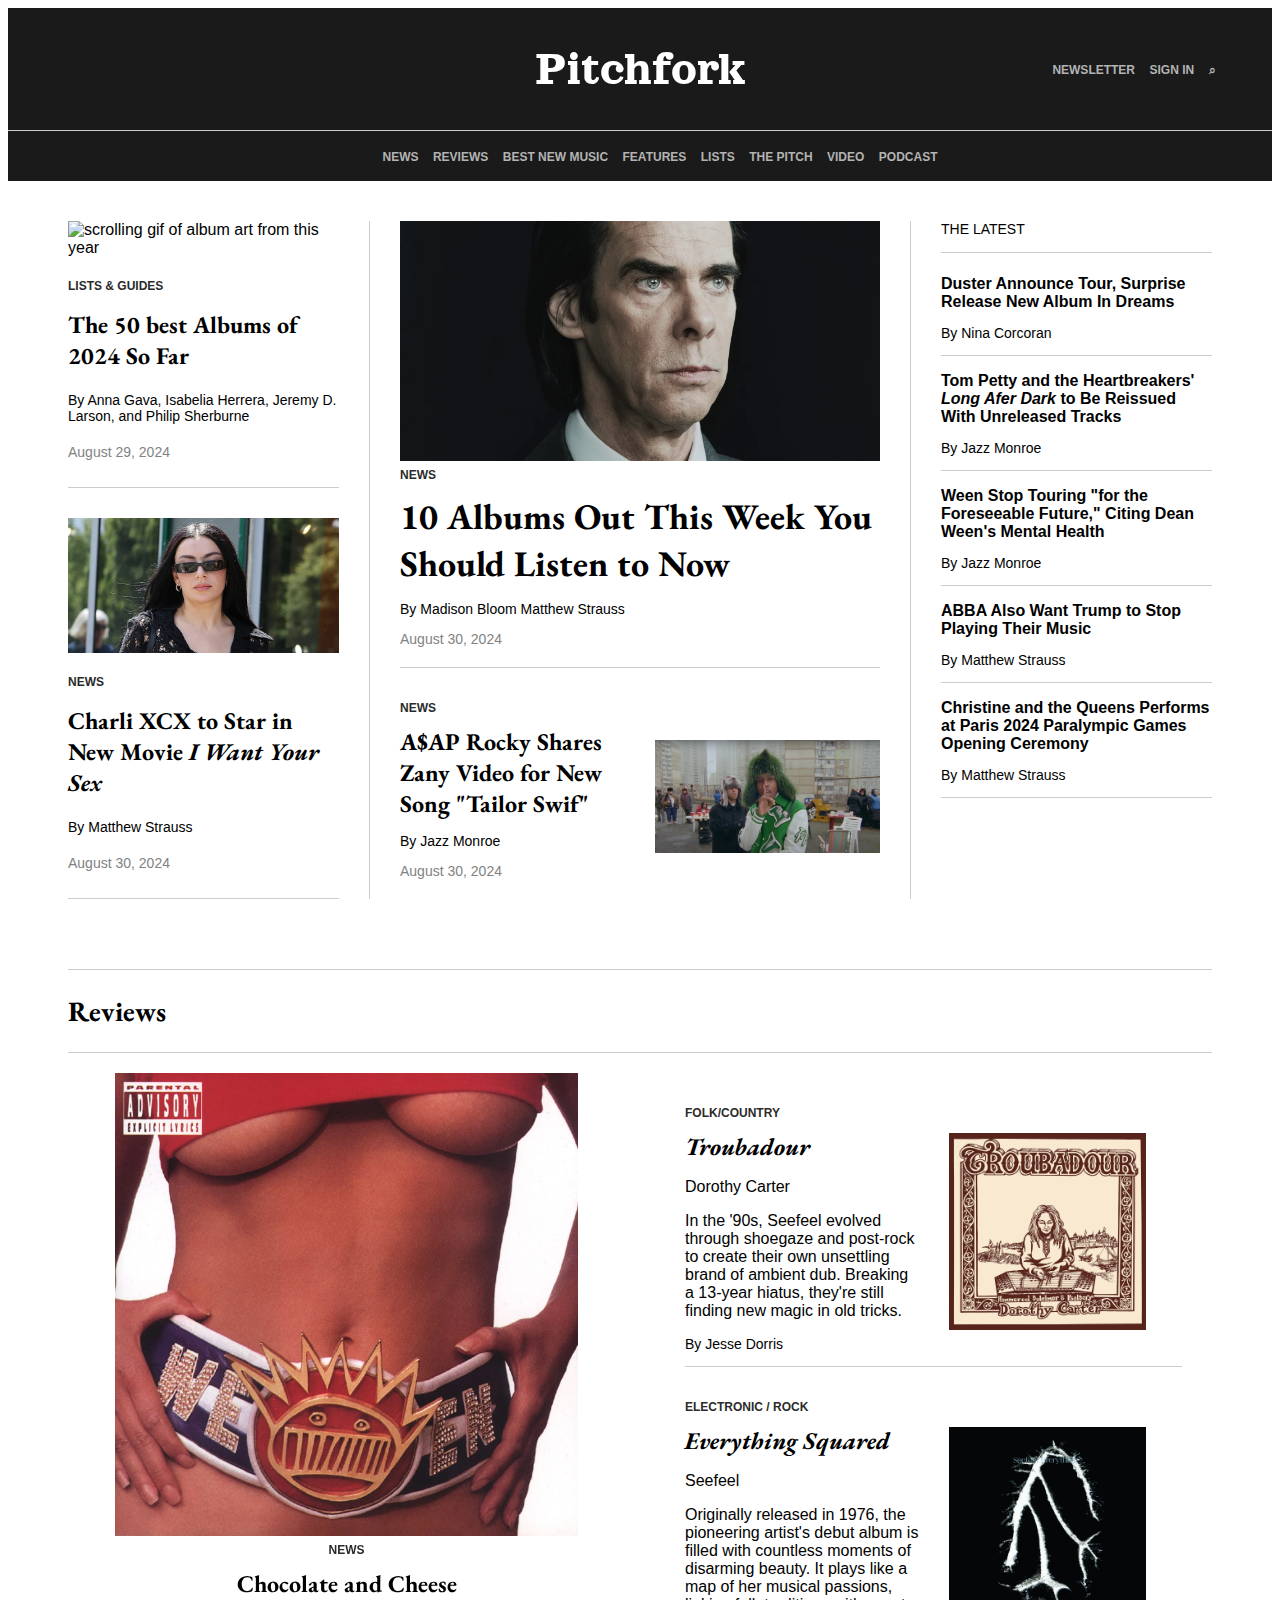
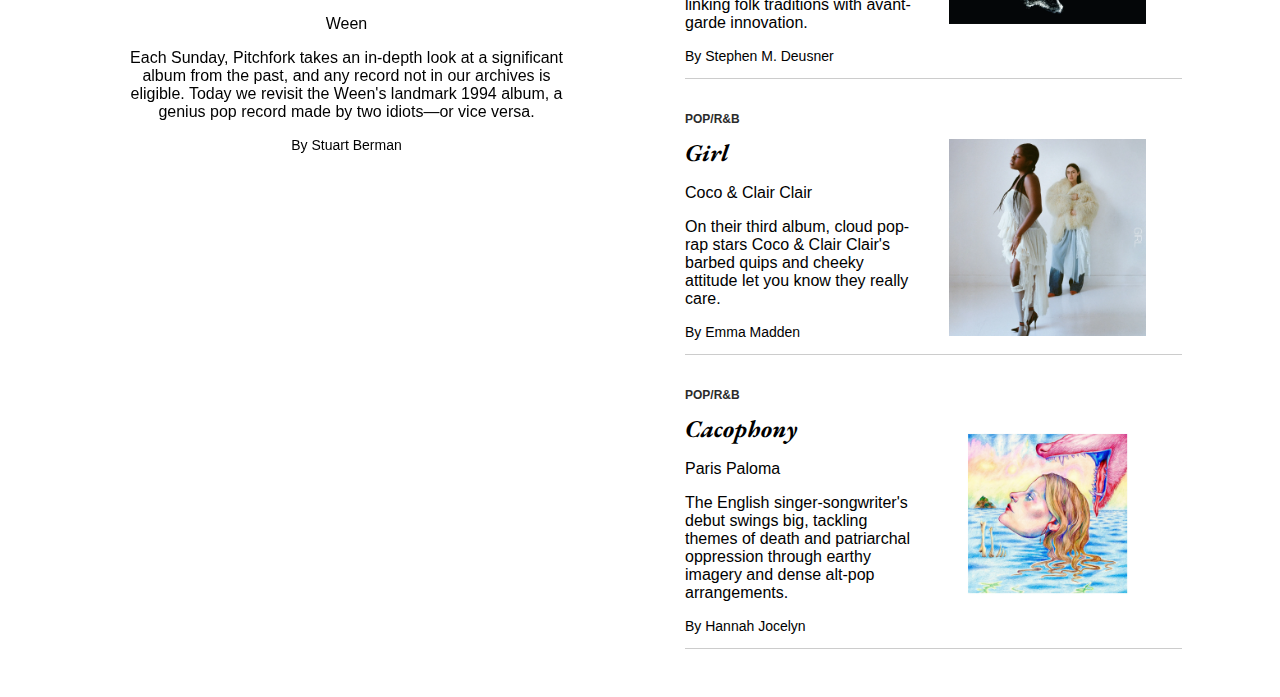
==== index.html @ 731f426c "first commit" ====
<!DOCTYPE html>
<html lang="en">
  <head>
    <meta charset="UTF-8" />
    <meta name="viewport" content="width=device-width, initial-scale=1.0" />
    <title>Pitchfork | The Most Trusted Voice in Music. | Pitchfork</title>
    <link rel="icon" type="image/x-icon" href="/assets/favicon.png">
    <link rel="stylesheet" href="styles.css">
    <!-- Google fonts -->
      <link rel="preconnect" href="https://fonts.googleapis.com">
      <link rel="preconnect" href="https://fonts.gstatic.com" crossorigin>
      <link href="https://fonts.googleapis.com/css2?family=Orelega+One&display=swap" rel="stylesheet">

      <link rel="preconnect" href="https://fonts.googleapis.com">
      <link rel="preconnect" href="https://fonts.gstatic.com" crossorigin>
      <link href="https://fonts.googleapis.com/css2?family=EB+Garamond:ital,wght@0,400..800;1,400..800&family=Orelega+One&display=swap" rel="stylesheet">


  </head>
  <body>
    <header>
      <div class="mainheader">
        <div class="menu">
        </div>
        <div class="logo"><h1>Pitchfork</h1></div>
        <div class="signin">
          <ul>
          <li><a class="internallink" id="navitem" href="#newsletter">Newsletter</a></li>
          <li><a class="internallink" id="navitem" href="login.html">Sign in</a></li>
          <li><a class="internallink" id="navitem" href="#search">&#8981;</a></li>
          </ul>
        </div>
      </div>
      <nav>
        <ul>
          <li><a class="internallink" id="navitem" href="#news">News</a></li>
          <li><a class="internallink" id="navitem" href="#reviews">Reviews</a></li>
          <li><a class="internallink" id="navitem" href="#bestNewMusic">Best new music</a></li>
          <li><a class="internallink" id="navitem" href="features.html">Features</a></li>
          <li><a class="internallink" id="navitem" href="#lists">Lists</a></li>
          <li><a class="internallink" id="navitem" href="#thePitch">The pitch</a></li>
          <li><a class="internallink" id="navitem" href="#Video">Video</a></li>
          <li><a class="internallink" id="navitem" href="#podcast">Podcast</a></li>
      </ul>
      </nav>
    </header>

    <div class="news">
      <section class="left">
        <div class="newsitem">
          <img src="assets/gif1.gif" alt="scrolling gif of album art from this year">
            <span class="internallink">Lists & Guides</span>
            <h3>The 50 best Albums of 2024 So Far</h3>
            <p class="byname">By Anna Gava, Isabelia Herrera, Jeremy D. Larson, and Philip Sherburne</p>
            <p class="date">August 29, 2024</p>
        </div>
        <div class="newsitem">
          <img src="assets/charlixcx.jpg" alt="Charli XCX wearing sunglasses">
            <span class="internallink">News</span>
            <h3>Charli XCX to Star in New Movie <em>I Want Your Sex</em></h3>
            <p class="byname">By Matthew Strauss</p>
            <p class="date">August 30, 2024</p>
        </div>

      </section>
      <section class="center">
        <article>
          <img src="assets/nickcave.jpg" alt="Nick Cave in a somber portrait">
                <span class="internallink">News</span>
                <h3 id="article">10 Albums Out This Week You Should Listen to Now</h3>
                <p class="byname">By Madison Bloom Matthew Strauss</p>
                <p class="date">August 30, 2024</p>
        </article>
        <div class="newsitem" id="rocky">
            <div class="rocky">
              <span class="internallink">News</span>
              <h3>A$AP Rocky Shares Zany Video for New Song "Tailor Swif"</h3>
              <p class="byname">By Jazz Monroe</p>
              <p class="date">August 30, 2024</p>
            </div>
              <div class="rockyimg">
                <img src="assets/asaprocky.jpg" alt="A$AP Rocky on set">
              </div>
        </div>
        
      </section>
      <section class="right">
        <h2 class="sectionhead">The latest</h2>
        <div class="newsitem">
          <h3 class="itemheadline">Duster Announce Tour, Surprise Release New Album In Dreams</h3>
                <p class="byname">By Nina Corcoran</p>
        </div>
        <div class="newsitem">
          <p class="itemheadline">Tom Petty and the Heartbreakers' <em>Long Afer Dark</em> to Be Reissued With Unreleased Tracks</p>
                <p class="byname">By Jazz Monroe</p>
        </div>
        <div class="newsitem">
          <p class="itemheadline">Ween Stop Touring "for the Foreseeable Future," Citing Dean Ween's Mental Health</p>
                <p class="byname">By Jazz Monroe</p>
        </div>
        <div class="newsitem">
          <p class="itemheadline">ABBA Also Want Trump to Stop Playing Their Music</p>
                <p class="byname">By Matthew Strauss</p>
        </div>
        <div class="newsitem">
          <p class="itemheadline">Christine and the Queens Performs at Paris 2024 Paralympic Games Opening Ceremony</p>
                <p class="byname">By Matthew Strauss</p>
        </div>
      </section>
    </div>

    <div class="divider">
      <h2 id="divider">Reviews</h2>
    </div>

    <div class="reviews">
      <div class="mainreview">
        <img id="bigreview" src="assets/ween.jpg" alt="Chocolate and cheese album cover">
          <span class="internallink">News</span>
          <h3>Chocolate and Cheese</h3>
          <p class="artist">Ween</p>
          <p>Each Sunday, Pitchfork takes an in-depth look at a significant album from the past, 
          and any record not in our archives is eligible. Today we revisit the Ween's landmark 1994 album, 
          a genius pop record made by two idiots—or vice versa.</p>
          <p class="byname">By Stuart Berman</p>
      </div>
      <div class="subreviews">
        <div class="reviewitem">
          <div>
            <span class="internallink">Folk/Country</span>
            <h3 class="albumname">Troubadour</h3>
            <p class="artist">Dorothy Carter</p>
            <p>In the '90s, Seefeel evolved through shoegaze and post-rock to create their own unsettling brand of ambient dub. 
                Breaking a 13-year hiatus, they're still finding new magic in old tricks.</p>
            <p class="byname">By Jesse Dorris</p>
          </div>
          <div class="album">
                <img src="assets/troubadour.jpg" alt="Troubadour album cover">
          </div>
        </div>
        <div class="reviewitem">
          <div>
            <span class="internallink">Electronic / Rock</span>
            <h3 class="albumname">Everything Squared</h3>
            <p class="artist">Seefeel</p>
            <p>Originally released in 1976, the pioneering artist's debut album is filled with 
            countless moments of disarming beauty. It plays like a map of her musical passions, 
            linking folk traditions with avant-garde innovation.</p>
            <p class="byname">By Stephen M. Deusner</p>
        </div>
            <div class="album">
                <img src="assets/seefeel.jpg" alt="Seefeel album cover">
            </div>
        </div>
        <div class="reviewitem">
          <div>
            <span class="internallink">Pop/R&B</span>
            <h3 class="albumname">Girl</h3>
            <p class="artist">Coco & Clair Clair</p>
            <p>On their third album, cloud pop-rap stars Coco & Clair Clair's barbed quips and cheeky attitude 
                let you know they really care.</p>
            <p class="byname">By Emma Madden</p>
        </div>
            <div class="album">
                <img src="assets/clairgirl.jpg" alt="Girl album cover">
            </div>
        </div>
        <div class="reviewitem">
          <div>
            <span class="internallink">Pop/R&B</span>
            <h3 class="albumname">Cacophony</h3>
            <p class="artist">Paris Paloma</p>
            <p>The English singer-songwriter's debut swings big, tackling themes of death 
                and patriarchal oppression through earthy imagery and dense alt-pop arrangements.</p>
            <p class="byname">By Hannah Jocelyn</p>
        </div>
            <div class="album">
                <img src="assets/cacophony.jpg" alt="Cacophony album cover">
            </div>
        </div>
      </div>
    </div>
  </body>
</html>
---- styles.css ----
:root {
  --date: rgb(130, 130, 130);
  --internallink: #2b2b2b;
  --headline: #000000;
  --border: #cccccc;
  --navobject: #b3b3b3;
  --headerfooter: #1a1a1a;
  
  
}

body {
  background-color: #ffffff;
  font-family: Arial, Helvetica, sans-serif;
  
}

header {
  width: 100%;
  background-color: var(--headerfooter);
  
}

.mainheader {
  display: grid;
  grid-template-columns: 1fr 2fr 1fr;
  justify-items: center;
  align-items: center;
  background-color: var(--headerfooter);

}

nav {
  display: grid;
  grid-template-columns: auto;
  justify-items: center;
  background-color: var(--headerfooter);
  color: var(--navobject);
  border-top: var(--border) solid 1px;
}

.news {
  display: grid;
  grid-template-columns: 1fr 2fr 1fr;
  gap: 30px;
  margin: 40px 60px 0px 60px;
  padding: 0px 0px 10px 0px;
  max-width: 1440px;
}

.left {
  display: grid;
  grid-template-columns: auto;
  gap: 30px;
}

.center {
  border: var(--border) solid;
  border-width: 0 1px 0 1px;
  padding: 0 30px 0 30px;
}

article {
  border-bottom: var(--border) solid 1px;
}

.newsitem {
  border-bottom: var(--border) solid 1px;
}

.center .newsitem {
  border-bottom: none;
}

.newsitem#rocky {
  display: grid;
  grid-template-columns: 1fr 1fr;
  gap: 30px;
  padding-top: 30px;
  align-items: center;
}

.right .sectionhead {
  font-family: Arial, Helvetica, sans-serif;
  font-size: 14px;
  font-weight: 400;
  text-transform: uppercase;
  border-bottom: var(--border) solid 1px;
  padding-bottom: 15px;
  margin-top: 0px;
}

.right:last-child {
  border-bottom: none;
}
.newsitem {
  display: grid;
  
}

.itemheadline {
  font-family: Arial, Helvetica, sans-serif;
  font-size: 16px;
  font-weight: 600;
  margin-bottom: 0px;
  padding: 0px;
}

.divider {
  margin: 60px 60px 20px 60px;
  border-top: var(--border) solid 1px;
  border-bottom: var(--border) solid 1px;
  padding-top: 0px;
  padding-bottom: 0px;
}

.reviews {
  display: grid;
  grid-template-columns: 1fr 1fr;
  gap: 30px;
  margin-left: 60px;
  margin-right: 60px;
  padding: 0px 0px 10px 0px;
  
}

.mainreview {
  top: 0;
  height: 50%;
  position: sticky;
  align-self: start;
  justify-self: center;
  justify-items: center;
  width: 463px;
  text-align: center;
}

.reviewitem {
  display: grid;
  grid-template-columns: 1fr 1fr;
  gap: 30px;
  margin: 30px;
  border-bottom: var(--border) solid 1px;
  justify-content: space-between;
}

a {
  text-decoration: none;
  list-style-type: none;
}

li {
    display: inline;
    margin: 0px 5px 0px 5px;
  }

.internallink {
  color: var(--internallink);
  text-transform: uppercase;
  font-size: 12px;
  font-weight: 600;
  margin-top: 15px;
}

#navitem {
  color: var(--navobject);
}

img {
  object-fit: contain;
  max-width: 100%;
}

.album {
  padding-top: 30px;
  height: 197px;
  width: 197px;
}

h1 {
  font-family: "Orelega One", serif;
  font-weight: 400;
  font-size: 50px;
  color: #ffffff;
}

h2 {
  font-family: "EB Garamond", serif;
  font-size: 28px;
  font-weight: 700;
}

h3 {
  font-family: "EB Garamond", serif;
  font-size: 24px;
  font-weight: 700;
  margin: 10px 0px 0px 0px;
}

h3#article {
  font-size: 36px;
}

.byname {
  font-family: Arial, Helvetica, sans-serif;
  font-size: 14px;
  font-weight: 400;
  
}

.date {
  font-size: 14px;
  color: var(--date);
  font-weight: 400;
  margin: 0px 0px 20px 0px;
}

.albumname {
  font-style: italic;
}



/* Login */

.logincontainer {
  display: grid;
  grid-template-columns: 3fr 4fr;
}

.formcontainer {
  display: grid;
  align-self: start;
  
}


input {
  width: 450px;
  height: 50px;
  margin-top: 20px;
}

.form {
  display: grid;
  justify-self: start;
  align-self: start;
  padding-left: 80px;
  font-family: Arial, Helvetica, sans-serif;
  font-size: 12px;
  font-weight: 600;
}

button {
  margin-bottom: 20px;
}

.loginbutton{
  display: grid;
  grid-template-columns: 50px 1fr 50px;
  line-height: 45px;
  border:#000000 solid 2.5px ;
  background-color: white;
  font-family: Arial, Helvetica, sans-serif;
  text-transform: uppercase;
  font-weight: 600;
  width: 460px;
  height: 50px;
  letter-spacing: 1px;
}

.logindivider {
  display: grid;
  grid-template-columns: 200px 60px 200px;
  justify-items: center;
  align-items: center;
  margin: 0px;
}


.loginbutton:hover{
  background-color: red;
}

#emailbutton {
  background-color: black;
  color: white;
  text-align: center;
  font-family: Arial, Helvetica, sans-serif;
  text-transform: uppercase;
  letter-spacing: 1px;
  font-weight: 600;
}

#loginheader {
  margin-left: 80px;
}

img#accountlogo {
  height: 32px;
  width: auto;
  margin-top: 5px;
}

#form {
  color: #000000;
  font-family: Arial, Helvetica, sans-serif;
  font-size: 38px;
  font-weight: 700;
  margin-left: 80px;
}

#demo {
  width: 100%;
  background-color: rgb(173, 175, 175);
  margin-top: 30px;
}

.btn-btn-info {
  background: none;
	color: inherit;
	border: none;
	padding: 0;
	font: inherit;
	cursor: pointer;
	outline: inherit;
}

/* Features */

.featureheader {
  display: flex;
  flex-direction: column;
  background-color: #f7f7f7;
  width: 100%;
  height: 230px;
  margin-top: 15px;
  align-items: center;
  justify-content: center;
  margin-bottom: 50px;
}

.featurebuttons {
  display: flex;
  justify-content: center;
  
}

#featurelogo
{
  align-items: center;
  justify-content: center;
  font-size: 50px;
  font-weight: 700;
  margin-top: 0px;
  margin-bottom: 20px;
}

#featurebutton {
  background-color: #dedede;
  text-align: center;
  text-transform: uppercase;
  font-size: 12px;
  font-weight: 600;
  padding: 10px 20px 10px 20px;
  margin: 0px 5px 50px 5px;
  border-radius: 20px;
  border: none;
}
#featurebutton:hover {
  border: #000000 solid 2px;
  color: #000000;
}

#featurebutton:active {
  background-color: #000000;
  color: #b3b3b3;
}

.featurearticles {
  display: grid;
  grid-template-columns: 2fr 1fr;
  gap: 30px;
  margin: 40px 60px 0px 60px;
  padding: 0px 0px 10px 0px;
  max-width: 1440px;
  
}

.featureright {
  border-left: var(--border) solid 1px;
  padding-left: 30px;
  border-bottom: none;
}

#featureheader {
  height: 100px;
}
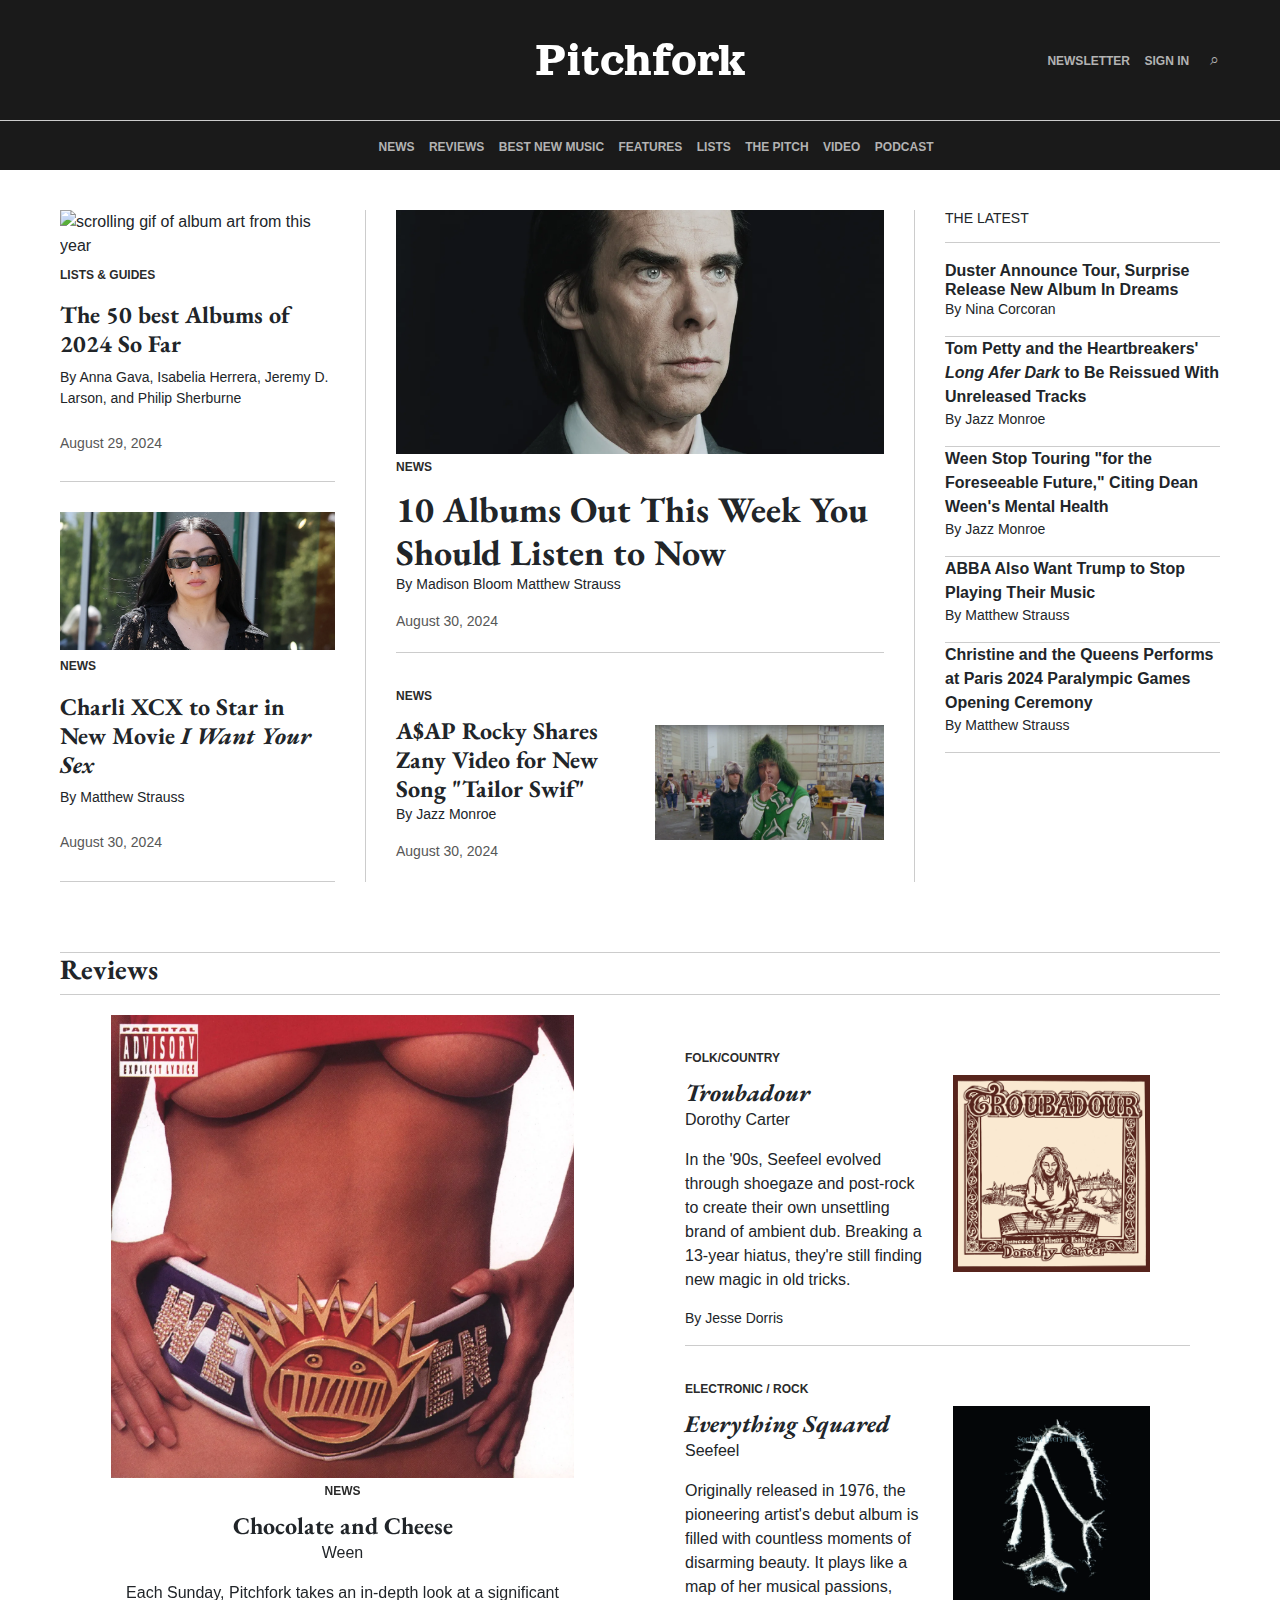
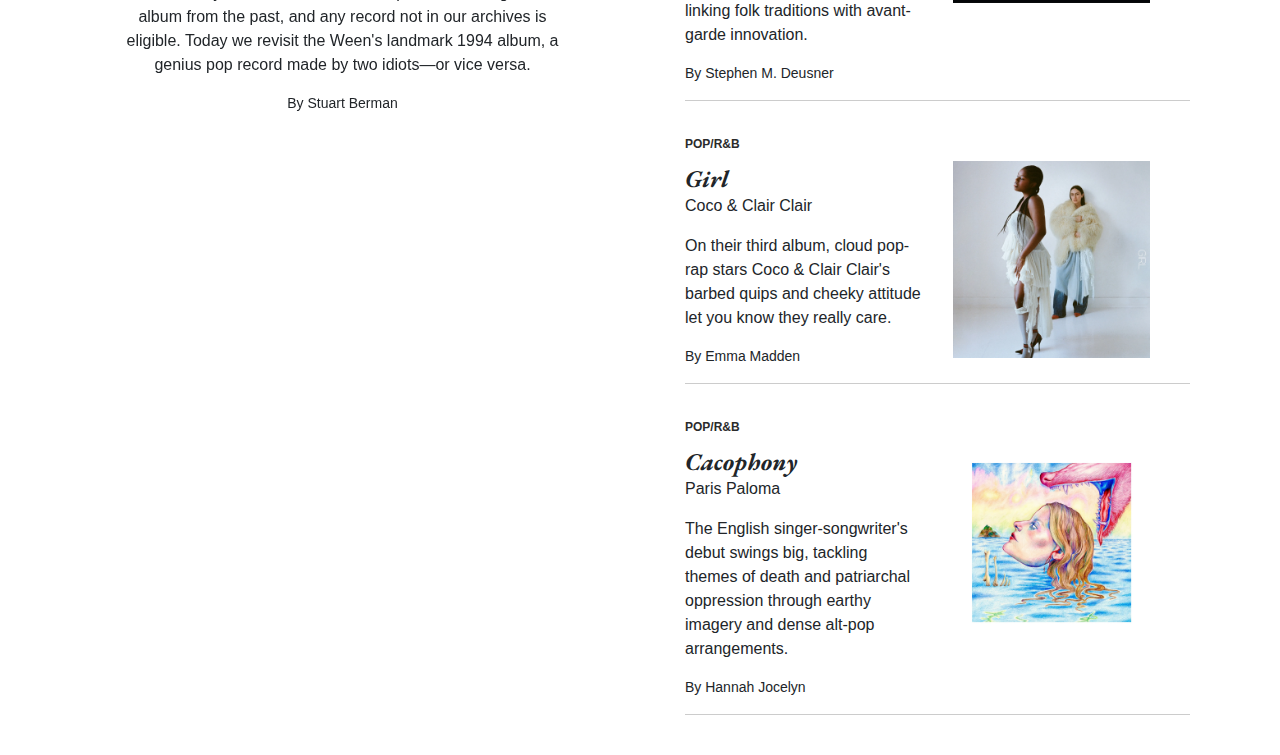
==== commit 814cade7: "La till search bar på förstoringsglaset i headern" ====
--- a/index.html
+++ b/index.html
@@ -4,107 +4,154 @@
     <meta charset="UTF-8" />
     <meta name="viewport" content="width=device-width, initial-scale=1.0" />
     <title>Pitchfork | The Most Trusted Voice in Music. | Pitchfork</title>
-    <link rel="icon" type="image/x-icon" href="/assets/favicon.png">
-    <link rel="stylesheet" href="styles.css">
+    <link rel="icon" type="image/x-icon" href="/assets/favicon.png" />
+    <link href="https://cdn.jsdelivr.net/npm/bootstrap@5.3.3/dist/css/bootstrap.min.css" rel="stylesheet" integrity="sha384-QWTKZyjpPEjISv5WaRU9OFeRpok6YctnYmDr5pNlyT2bRjXh0JMhjY6hW+ALEwIH" crossorigin="anonymous">
+    <link rel="stylesheet" href="styles.css" />
     <!-- Google fonts -->
-      <link rel="preconnect" href="https://fonts.googleapis.com">
-      <link rel="preconnect" href="https://fonts.gstatic.com" crossorigin>
-      <link href="https://fonts.googleapis.com/css2?family=Orelega+One&display=swap" rel="stylesheet">
-
-      <link rel="preconnect" href="https://fonts.googleapis.com">
-      <link rel="preconnect" href="https://fonts.gstatic.com" crossorigin>
-      <link href="https://fonts.googleapis.com/css2?family=EB+Garamond:ital,wght@0,400..800;1,400..800&family=Orelega+One&display=swap" rel="stylesheet">
-
-
+    <link rel="preconnect" href="https://fonts.googleapis.com" />
+    <link rel="preconnect" href="https://fonts.gstatic.com" crossorigin />
+    <link
+      href="https://fonts.googleapis.com/css2?family=Orelega+One&display=swap"
+      rel="stylesheet"
+    />
+
+    <link rel="preconnect" href="https://fonts.googleapis.com" />
+    <link rel="preconnect" href="https://fonts.gstatic.com" crossorigin />
+    <link
+      href="https://fonts.googleapis.com/css2?family=EB+Garamond:ital,wght@0,400..800;1,400..800&family=Orelega+One&display=swap"
+      rel="stylesheet"
+    />
   </head>
   <body>
     <header>
       <div class="mainheader">
-        <div class="menu">
-        </div>
+        <div class="menu"></div>
         <div class="logo"><h1>Pitchfork</h1></div>
         <div class="signin">
           <ul>
-          <li><a class="internallink" id="navitem" href="#newsletter">Newsletter</a></li>
-          <li><a class="internallink" id="navitem" href="login.html">Sign in</a></li>
-          <li><a class="internallink" id="navitem" href="#search">&#8981;</a></li>
+            <li>
+              <a class="internallinknav" href="#newsletter">Newsletter</a></li>
+            <li><a class="internallinknav" href="login.html">Sign in</a></li>
+            <li>
+                <button class="btn-search" type="button" data-bs-toggle="offcanvas" data-bs-target="#offcanvasTop" aria-controls="offcanvasTop">&#8981</button>
+                <div class="offcanvas offcanvas-top" tabindex="-1" id="offcanvasTop" aria-labelledby="offcanvasTopLabel">
+                  <div class="searchbar">
+                    <form class="d-flex" role="search">
+                      <input class="form-control me-2" type="search" placeholder="&#8981 Search" aria-label="Search">
+                    </form>
+                    <div class="offcanvas-body">
+                    </div>
+                  </div>
+                </div>
+            </li>
           </ul>
         </div>
       </div>
       <nav>
         <ul>
-          <li><a class="internallink" id="navitem" href="#news">News</a></li>
-          <li><a class="internallink" id="navitem" href="#reviews">Reviews</a></li>
-          <li><a class="internallink" id="navitem" href="#bestNewMusic">Best new music</a></li>
-          <li><a class="internallink" id="navitem" href="features.html">Features</a></li>
-          <li><a class="internallink" id="navitem" href="#lists">Lists</a></li>
-          <li><a class="internallink" id="navitem" href="#thePitch">The pitch</a></li>
-          <li><a class="internallink" id="navitem" href="#Video">Video</a></li>
-          <li><a class="internallink" id="navitem" href="#podcast">Podcast</a></li>
-      </ul>
+          <li><a class="internallinknav" href="#news">News</a></li>
+          <li>
+            <a class="internallinknav" href="#reviews">Reviews</a>
+          </li>
+          <li>
+            <a class="internallinknav" href="#bestNewMusic"
+              >Best new music</a
+            >
+          </li>
+          <li>
+            <a class="internallinknav" href="features.html"
+              >Features</a
+            >
+          </li>
+          <li><a class="internallinknav" href="#lists">Lists</a></li>
+          <li>
+            <a class="internallinknav" href="#thePitch">The pitch</a>
+          </li>
+          <li><a class="internallinknav" href="#Video">Video</a></li>
+          <li>
+            <a class="internallinknav"  href="#podcast">Podcast</a>
+          </li>
+        </ul>
       </nav>
     </header>
 
     <div class="news">
       <section class="left">
         <div class="newsitem">
-          <img src="assets/gif1.gif" alt="scrolling gif of album art from this year">
-            <span class="internallink">Lists & Guides</span>
-            <h3>The 50 best Albums of 2024 So Far</h3>
-            <p class="byname">By Anna Gava, Isabelia Herrera, Jeremy D. Larson, and Philip Sherburne</p>
-            <p class="date">August 29, 2024</p>
-        </div>
-        <div class="newsitem">
-          <img src="assets/charlixcx.jpg" alt="Charli XCX wearing sunglasses">
-            <span class="internallink">News</span>
-            <h3>Charli XCX to Star in New Movie <em>I Want Your Sex</em></h3>
-            <p class="byname">By Matthew Strauss</p>
-            <p class="date">August 30, 2024</p>
-        </div>
-
+          <img
+            src="assets/gif1.gif"
+            alt="scrolling gif of album art from this year"
+          />
+          <span class="internallink" tabindex="0">Lists & Guides</span>
+          <h3 tabindex="0">The 50 best Albums of 2024 So Far</h3>
+          <p class="byname" tabindex="0">
+            By Anna Gava, Isabelia Herrera, Jeremy D. Larson, and Philip
+            Sherburne
+          </p>
+          <p class="date">August 29, 2024</p>
+        </div>
+        <div class="newsitem">
+          <img src="assets/charlixcx.jpg" alt="Charli XCX wearing sunglasses" />
+          <span class="internallink">News</span>
+          <h3>Charli XCX to Star in New Movie <em>I Want Your Sex</em></h3>
+          <p class="byname">By Matthew Strauss</p>
+          <p class="date">August 30, 2024</p>
+        </div>
       </section>
       <section class="center">
         <article>
-          <img src="assets/nickcave.jpg" alt="Nick Cave in a somber portrait">
-                <span class="internallink">News</span>
-                <h3 id="article">10 Albums Out This Week You Should Listen to Now</h3>
-                <p class="byname">By Madison Bloom Matthew Strauss</p>
-                <p class="date">August 30, 2024</p>
+          <img src="assets/nickcave.jpg" alt="Nick Cave in a somber portrait" />
+          <span class="internallink">News</span>
+          <h3 id="article" tabindex="0">10 Albums Out This Week You Should Listen to Now</h3>
+          <p class="byname">By Madison Bloom Matthew Strauss</p>
+          <p class="date">August 30, 2024</p>
         </article>
         <div class="newsitem" id="rocky">
-            <div class="rocky">
-              <span class="internallink">News</span>
-              <h3>A$AP Rocky Shares Zany Video for New Song "Tailor Swif"</h3>
-              <p class="byname">By Jazz Monroe</p>
-              <p class="date">August 30, 2024</p>
-            </div>
-              <div class="rockyimg">
-                <img src="assets/asaprocky.jpg" alt="A$AP Rocky on set">
-              </div>
-        </div>
-        
+          <div class="rocky">
+            <span class="internallink">News</span>
+            <h3>A$AP Rocky Shares Zany Video for New Song "Tailor Swif"</h3>
+            <p class="byname">By Jazz Monroe</p>
+            <p class="date">August 30, 2024</p>
+          </div>
+          <div class="rockyimg">
+            <img src="assets/asaprocky.jpg" alt="A$AP Rocky on set" />
+          </div>
+        </div>
       </section>
       <section class="right">
         <h2 class="sectionhead">The latest</h2>
         <div class="newsitem">
-          <h3 class="itemheadline">Duster Announce Tour, Surprise Release New Album In Dreams</h3>
-                <p class="byname">By Nina Corcoran</p>
-        </div>
-        <div class="newsitem">
-          <p class="itemheadline">Tom Petty and the Heartbreakers' <em>Long Afer Dark</em> to Be Reissued With Unreleased Tracks</p>
-                <p class="byname">By Jazz Monroe</p>
-        </div>
-        <div class="newsitem">
-          <p class="itemheadline">Ween Stop Touring "for the Foreseeable Future," Citing Dean Ween's Mental Health</p>
-                <p class="byname">By Jazz Monroe</p>
-        </div>
-        <div class="newsitem">
-          <p class="itemheadline">ABBA Also Want Trump to Stop Playing Their Music</p>
-                <p class="byname">By Matthew Strauss</p>
-        </div>
-        <div class="newsitem">
-          <p class="itemheadline">Christine and the Queens Performs at Paris 2024 Paralympic Games Opening Ceremony</p>
-                <p class="byname">By Matthew Strauss</p>
+          <h3 class="itemheadline">
+            Duster Announce Tour, Surprise Release New Album In Dreams
+          </h3>
+          <p class="byname">By Nina Corcoran</p>
+        </div>
+        <div class="newsitem">
+          <p class="itemheadline">
+            Tom Petty and the Heartbreakers' <em>Long Afer Dark</em> to Be
+            Reissued With Unreleased Tracks
+          </p>
+          <p class="byname">By Jazz Monroe</p>
+        </div>
+        <div class="newsitem">
+          <p class="itemheadline">
+            Ween Stop Touring "for the Foreseeable Future," Citing Dean Ween's
+            Mental Health
+          </p>
+          <p class="byname">By Jazz Monroe</p>
+        </div>
+        <div class="newsitem">
+          <p class="itemheadline">
+            ABBA Also Want Trump to Stop Playing Their Music
+          </p>
+          <p class="byname">By Matthew Strauss</p>
+        </div>
+        <div class="newsitem">
+          <p class="itemheadline">
+            Christine and the Queens Performs at Paris 2024 Paralympic Games
+            Opening Ceremony
+          </p>
+          <p class="byname">By Matthew Strauss</p>
         </div>
       </section>
     </div>
@@ -115,14 +162,22 @@
 
     <div class="reviews">
       <div class="mainreview">
-        <img id="bigreview" src="assets/ween.jpg" alt="Chocolate and cheese album cover">
-          <span class="internallink">News</span>
-          <h3>Chocolate and Cheese</h3>
-          <p class="artist">Ween</p>
-          <p>Each Sunday, Pitchfork takes an in-depth look at a significant album from the past, 
-          and any record not in our archives is eligible. Today we revisit the Ween's landmark 1994 album, 
-          a genius pop record made by two idiots—or vice versa.</p>
-          <p class="byname">By Stuart Berman</p>
+        <img
+          id="bigreview"
+          src="assets/ween.jpg"
+          alt="Chocolate and cheese album cover"
+          loading="lazy"
+        />
+        <span class="internallink">News</span>
+        <h3>Chocolate and Cheese</h3>
+        <p class="artist">Ween</p>
+        <p>
+          Each Sunday, Pitchfork takes an in-depth look at a significant album
+          from the past, and any record not in our archives is eligible. Today
+          we revisit the Ween's landmark 1994 album, a genius pop record made by
+          two idiots—or vice versa.
+        </p>
+        <p class="byname">By Stuart Berman</p>
       </div>
       <div class="subreviews">
         <div class="reviewitem">
@@ -130,12 +185,15 @@
             <span class="internallink">Folk/Country</span>
             <h3 class="albumname">Troubadour</h3>
             <p class="artist">Dorothy Carter</p>
-            <p>In the '90s, Seefeel evolved through shoegaze and post-rock to create their own unsettling brand of ambient dub. 
-                Breaking a 13-year hiatus, they're still finding new magic in old tricks.</p>
+            <p>
+              In the '90s, Seefeel evolved through shoegaze and post-rock to
+              create their own unsettling brand of ambient dub. Breaking a
+              13-year hiatus, they're still finding new magic in old tricks.
+            </p>
             <p class="byname">By Jesse Dorris</p>
           </div>
           <div class="album">
-                <img src="assets/troubadour.jpg" alt="Troubadour album cover">
+            <img loading="lazy" src="assets/troubadour.jpg" alt="Troubadour album cover" />
           </div>
         </div>
         <div class="reviewitem">
@@ -143,42 +201,51 @@
             <span class="internallink">Electronic / Rock</span>
             <h3 class="albumname">Everything Squared</h3>
             <p class="artist">Seefeel</p>
-            <p>Originally released in 1976, the pioneering artist's debut album is filled with 
-            countless moments of disarming beauty. It plays like a map of her musical passions, 
-            linking folk traditions with avant-garde innovation.</p>
+            <p>
+              Originally released in 1976, the pioneering artist's debut album
+              is filled with countless moments of disarming beauty. It plays
+              like a map of her musical passions, linking folk traditions with
+              avant-garde innovation.
+            </p>
             <p class="byname">By Stephen M. Deusner</p>
-        </div>
-            <div class="album">
-                <img src="assets/seefeel.jpg" alt="Seefeel album cover">
-            </div>
+          </div>
+          <div class="album">
+            <img loading="lazy" src="assets/seefeel.jpg" alt="Seefeel album cover" />
+          </div>
         </div>
         <div class="reviewitem">
           <div>
             <span class="internallink">Pop/R&B</span>
             <h3 class="albumname">Girl</h3>
             <p class="artist">Coco & Clair Clair</p>
-            <p>On their third album, cloud pop-rap stars Coco & Clair Clair's barbed quips and cheeky attitude 
-                let you know they really care.</p>
+            <p>
+              On their third album, cloud pop-rap stars Coco & Clair Clair's
+              barbed quips and cheeky attitude let you know they really care.
+            </p>
             <p class="byname">By Emma Madden</p>
-        </div>
-            <div class="album">
-                <img src="assets/clairgirl.jpg" alt="Girl album cover">
-            </div>
+          </div>
+          <div class="album">
+            <img loading="lazy" src="assets/clairgirl.jpg" alt="Girl album cover" />
+          </div>
         </div>
         <div class="reviewitem">
           <div>
             <span class="internallink">Pop/R&B</span>
             <h3 class="albumname">Cacophony</h3>
             <p class="artist">Paris Paloma</p>
-            <p>The English singer-songwriter's debut swings big, tackling themes of death 
-                and patriarchal oppression through earthy imagery and dense alt-pop arrangements.</p>
+            <p>
+              The English singer-songwriter's debut swings big, tackling themes
+              of death and patriarchal oppression through earthy imagery and
+              dense alt-pop arrangements.
+            </p>
             <p class="byname">By Hannah Jocelyn</p>
-        </div>
-            <div class="album">
-                <img src="assets/cacophony.jpg" alt="Cacophony album cover">
-            </div>
+          </div>
+          <div class="album">
+            <img loading="lazy" src="assets/cacophony.jpg" alt="Cacophony album cover" />
+          </div>
         </div>
       </div>
     </div>
+    <script src="https://cdn.jsdelivr.net/npm/bootstrap@5.3.3/dist/js/bootstrap.bundle.min.js" integrity="sha384-YvpcrYf0tY3lHB60NNkmXc5s9fDVZLESaAA55NDzOxhy9GkcIdslK1eN7N6jIeHz" crossorigin="anonymous"></script>
   </body>
 </html>
--- a/styles.css
+++ b/styles.css
@@ -1,5 +1,5 @@
 :root {
-  --date: rgb(130, 130, 130);
+  --date: rgb(87, 87, 87);
   --internallink: #2b2b2b;
   --headline: #000000;
   --border: #cccccc;
@@ -27,16 +27,21 @@
   justify-items: center;
   align-items: center;
   background-color: var(--headerfooter);
-
+}
+
+.signin {
+  margin-top: 20px;
 }
 
 nav {
   display: grid;
   grid-template-columns: auto;
   justify-items: center;
+  align-items: center;
   background-color: var(--headerfooter);
   color: var(--navobject);
   border-top: var(--border) solid 1px;
+  height: 50px;
 }
 
 .news {
@@ -149,9 +154,13 @@
   list-style-type: none;
 }
 
+ul {
+  margin: 0px;
+}
+
 li {
     display: inline;
-    margin: 0px 5px 0px 5px;
+    margin: 5px 5px 0px 5px;
   }
 
 .internallink {
@@ -159,12 +168,15 @@
   text-transform: uppercase;
   font-size: 12px;
   font-weight: 600;
-  margin-top: 15px;
-}
-
-#navitem {
-  color: var(--navobject);
-}
+}
+
+.internallinknav {
+  color: var(--navobject);;
+  text-transform: uppercase;
+  font-size: 12px;
+  font-weight: 600;
+}
+
 
 img {
   object-fit: contain;
@@ -182,6 +194,8 @@
   font-weight: 400;
   font-size: 50px;
   color: #ffffff;
+  margin-top: 30px;
+  margin-bottom: 30px;
 }
 
 h2 {
@@ -255,6 +269,14 @@
   margin-bottom: 20px;
 }
 
+.btn-search {
+  scroll-margin-bottom: 5px;
+  background-color: transparent;
+  border: none;
+  color: var(--navobject);
+  padding: none;
+}
+
 .loginbutton{
   display: grid;
   grid-template-columns: 50px 1fr 50px;
@@ -290,13 +312,14 @@
   text-transform: uppercase;
   letter-spacing: 1px;
   font-weight: 600;
+  width: 100%;
 }
 
 #loginheader {
   margin-left: 80px;
 }
 
-img#accountlogo {
+#accountlogogoogle, #accountlogofacebook, #accountlogoapple {
   height: 32px;
   width: auto;
   margin-top: 5px;
@@ -326,6 +349,10 @@
 	outline: inherit;
 }
 
+hr {
+  width: 190px;
+}
+
 /* Features */
 
 .featureheader {
@@ -340,6 +367,10 @@
   margin-bottom: 50px;
 }
 
+.featurevbody {
+  background-color: #f7f7f7;
+}
+
 .featurebuttons {
   display: flex;
   justify-content: center;
@@ -356,7 +387,7 @@
   margin-bottom: 20px;
 }
 
-#featurebutton {
+.featurebutton {
   background-color: #dedede;
   text-align: center;
   text-transform: uppercase;
@@ -367,12 +398,12 @@
   border-radius: 20px;
   border: none;
 }
-#featurebutton:hover {
+.featurebutton:hover {
   border: #000000 solid 2px;
   color: #000000;
 }
 
-#featurebutton:active {
+.featurebutton:active {
   background-color: #000000;
   color: #b3b3b3;
 }
@@ -384,6 +415,7 @@
   margin: 40px 60px 0px 60px;
   padding: 0px 0px 10px 0px;
   max-width: 1440px;
+  background-color: #ffffff;
   
 }
 
@@ -395,4 +427,30 @@
 
 #featureheader {
   height: 100px;
+}
+
+
+.offcanvas {
+  background-color: #ffffff;
+}
+
+#offcanvasTop {
+  height: 60px;
+  position: absolute;
+  top: 170px;
+  display: flex;
+  align-items: center;
+  justify-content: center;
+}
+
+.form-control {
+  height: 40px;
+  width: 500px;
+  border: #000000 solid 1px;
+  margin-top: 30px;
+  border-radius: 0px;
+}
+
+.btn:hover {
+  background-color: transparent;
 }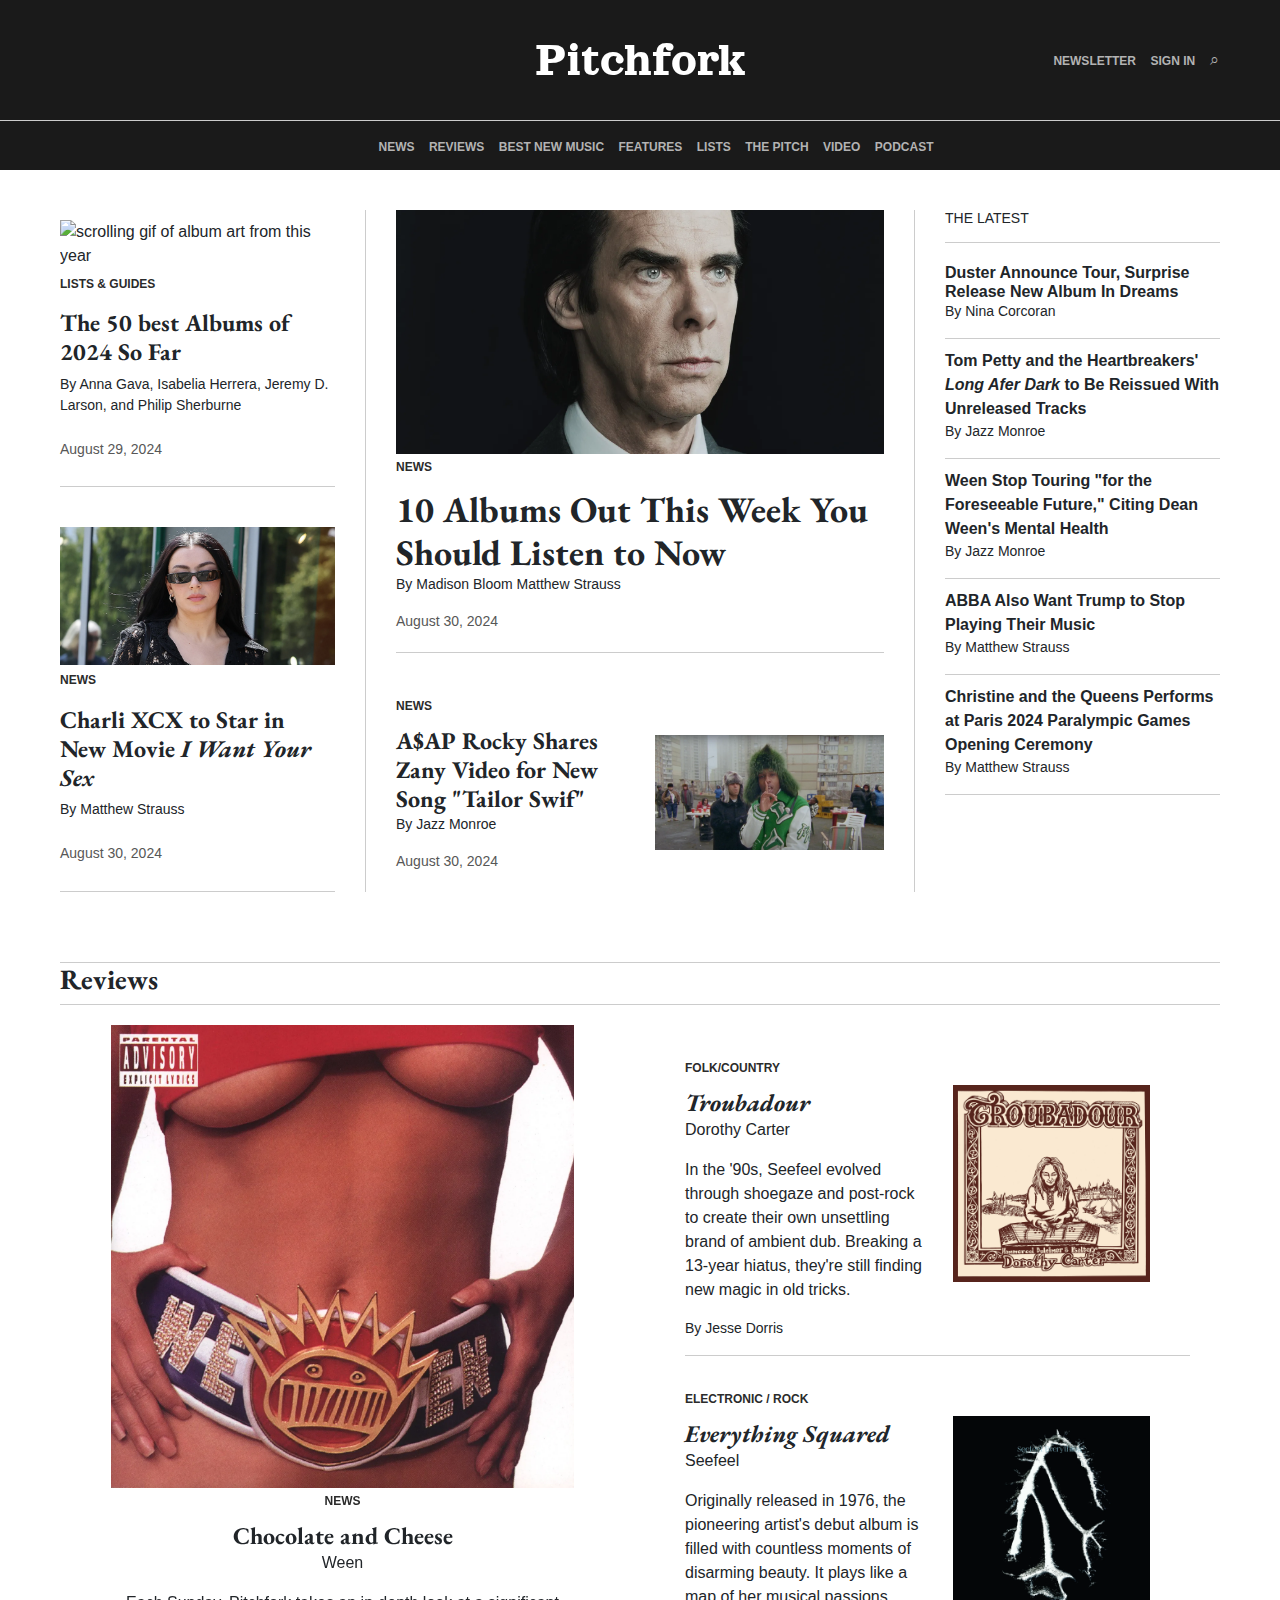
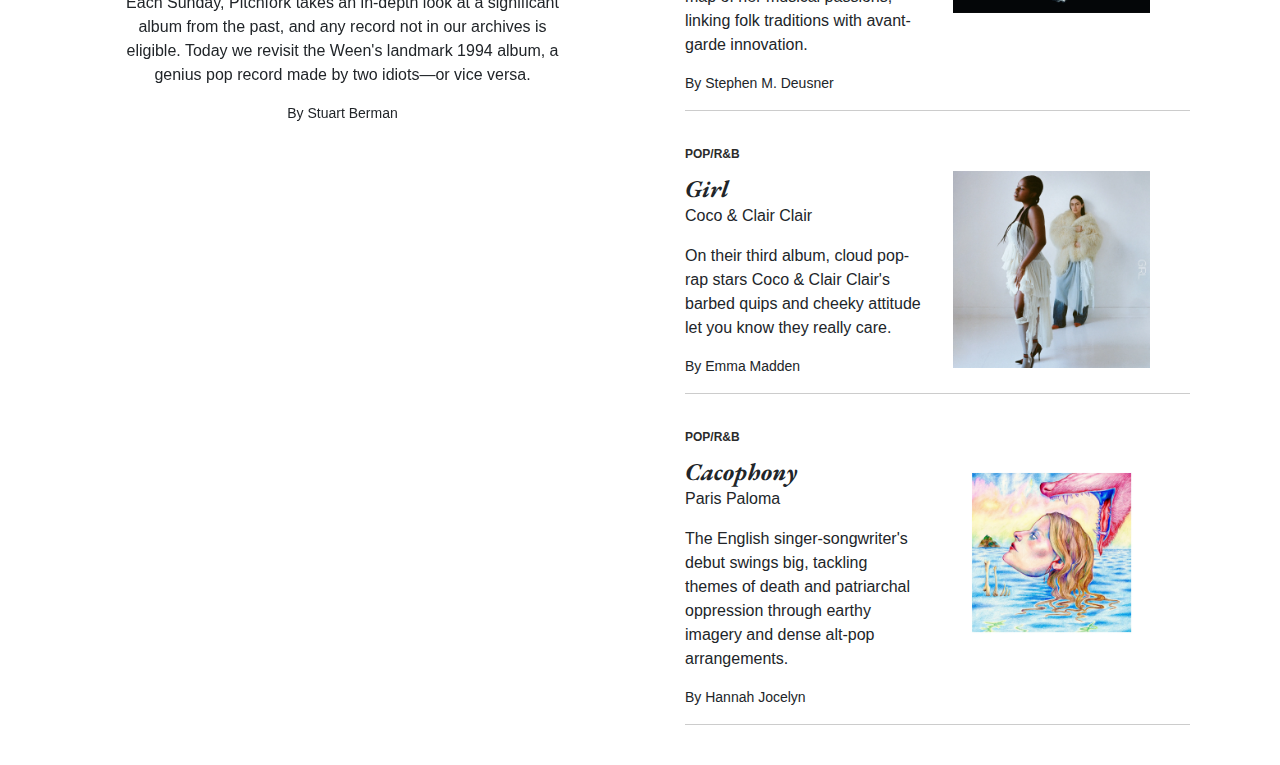
==== commit f375aef1: "La till en videosida och ändrade fel från validator" ====
--- a/index.html
+++ b/index.html
@@ -33,11 +33,11 @@
               <a class="internallinknav" href="#newsletter">Newsletter</a></li>
             <li><a class="internallinknav" href="login.html">Sign in</a></li>
             <li>
-                <button class="btn-search" type="button" data-bs-toggle="offcanvas" data-bs-target="#offcanvasTop" aria-controls="offcanvasTop">&#8981</button>
-                <div class="offcanvas offcanvas-top" tabindex="-1" id="offcanvasTop" aria-labelledby="offcanvasTopLabel">
+                <button class="btn-search" type="button" data-bs-toggle="offcanvas" data-bs-target="#offcanvasTop" aria-controls="offcanvasTop">&#8981;</button>
+                <div class="offcanvas offcanvas-top" tabindex="-1" id="offcanvasTop">
                   <div class="searchbar">
                     <form class="d-flex" role="search">
-                      <input class="form-control me-2" type="search" placeholder="&#8981 Search" aria-label="Search">
+                      <input class="form-control me-2" type="search" placeholder="&#8981; Search" aria-label="Search">
                     </form>
                     <div class="offcanvas-body">
                     </div>
@@ -67,7 +67,7 @@
           <li>
             <a class="internallinknav" href="#thePitch">The pitch</a>
           </li>
-          <li><a class="internallinknav" href="#Video">Video</a></li>
+          <li><a class="internallinknav" href="video.html">Video</a></li>
           <li>
             <a class="internallinknav"  href="#podcast">Podcast</a>
           </li>
--- a/styles.css
+++ b/styles.css
@@ -99,6 +99,7 @@
   border-bottom: none;
 }
 .newsitem {
+  margin-top: 10px;
   display: grid;
   
 }
@@ -274,7 +275,7 @@
   background-color: transparent;
   border: none;
   color: var(--navobject);
-  padding: none;
+  padding: 0px;
 }
 
 .loginbutton{
@@ -453,4 +454,13 @@
 
 .btn:hover {
   background-color: transparent;
+}
+
+/* Video */
+
+.mainvideo {
+  text-align: center;
+  background-color: #000000;
+  
+
 }